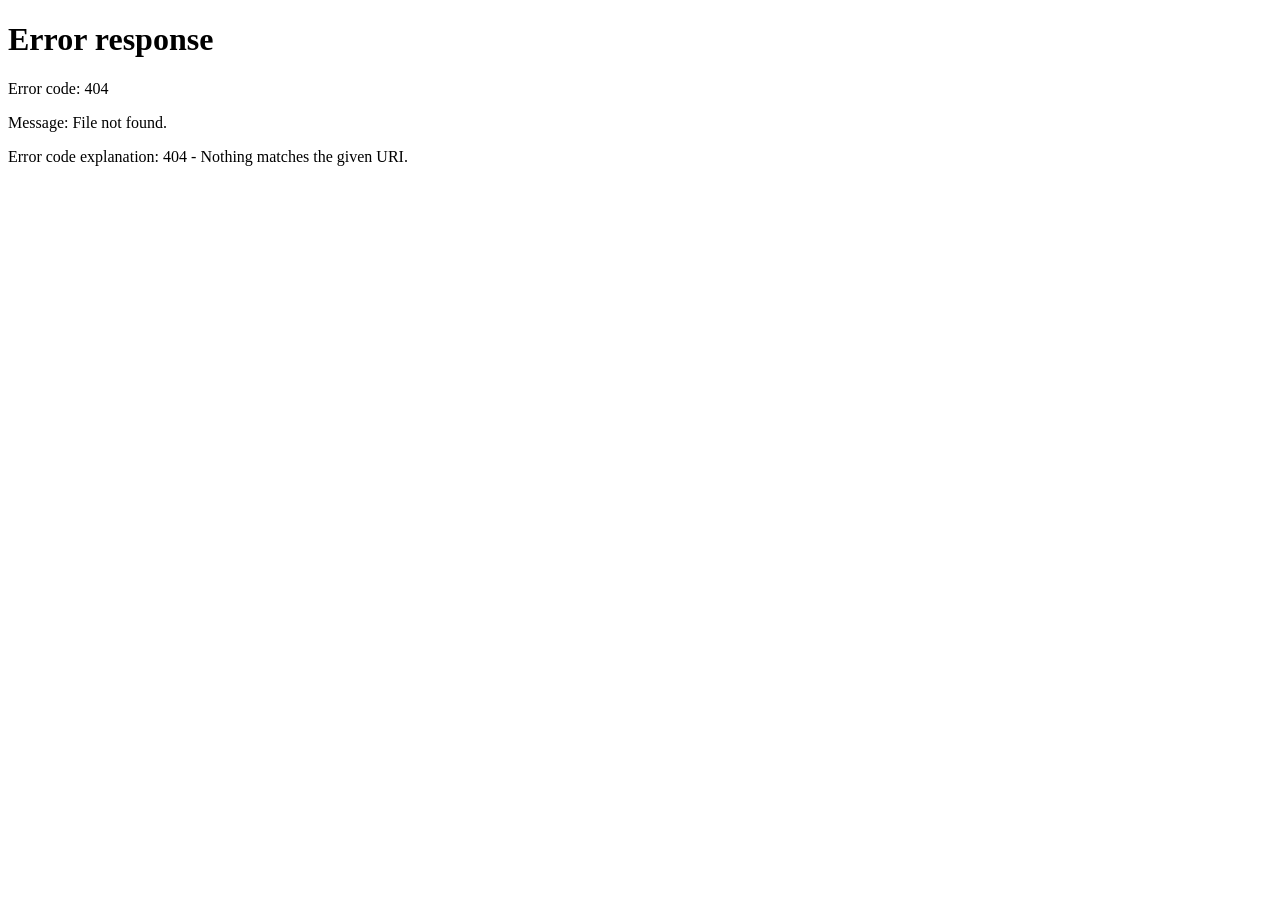
==== src/main/resources/static/index.html @ 129e402a "Initial commit: Complete UPI Payment Simulation System" ====
<!DOCTYPE html>
<html lang="en">
<head>
    <meta charset="UTF-8">
    <meta name="viewport" content="width=device-width, initial-scale=1.0">
    <title>UPI Pay</title>
    <script>
        // Check session and redirect seamlessly
        fetch('/api/auth/me')
            .then(res => res.json())
            .then(data => {
                if (data.success && data.data) {
                    window.location.replace('/pages/dashboard.html');
                } else {
                    window.location.replace('/pages/login.html');
                }
            })
            .catch(() => {
                window.location.replace('/pages/login.html');
            });
    </script>
</head>
<body style="background: #5f259f; color: white; display: flex; align-items: center; justify-content: center; height: 100vh; margin: 0; font-family: sans-serif;">
    <div style="text-align: center;">
        <h2 style="font-size: 1.6rem; font-weight: 800; margin-bottom: 8px;">UPI Pay</h2>
        <p style="font-size: 0.9rem; opacity: 0.85;">Opening application...</p>
    </div>
</body>
</html>
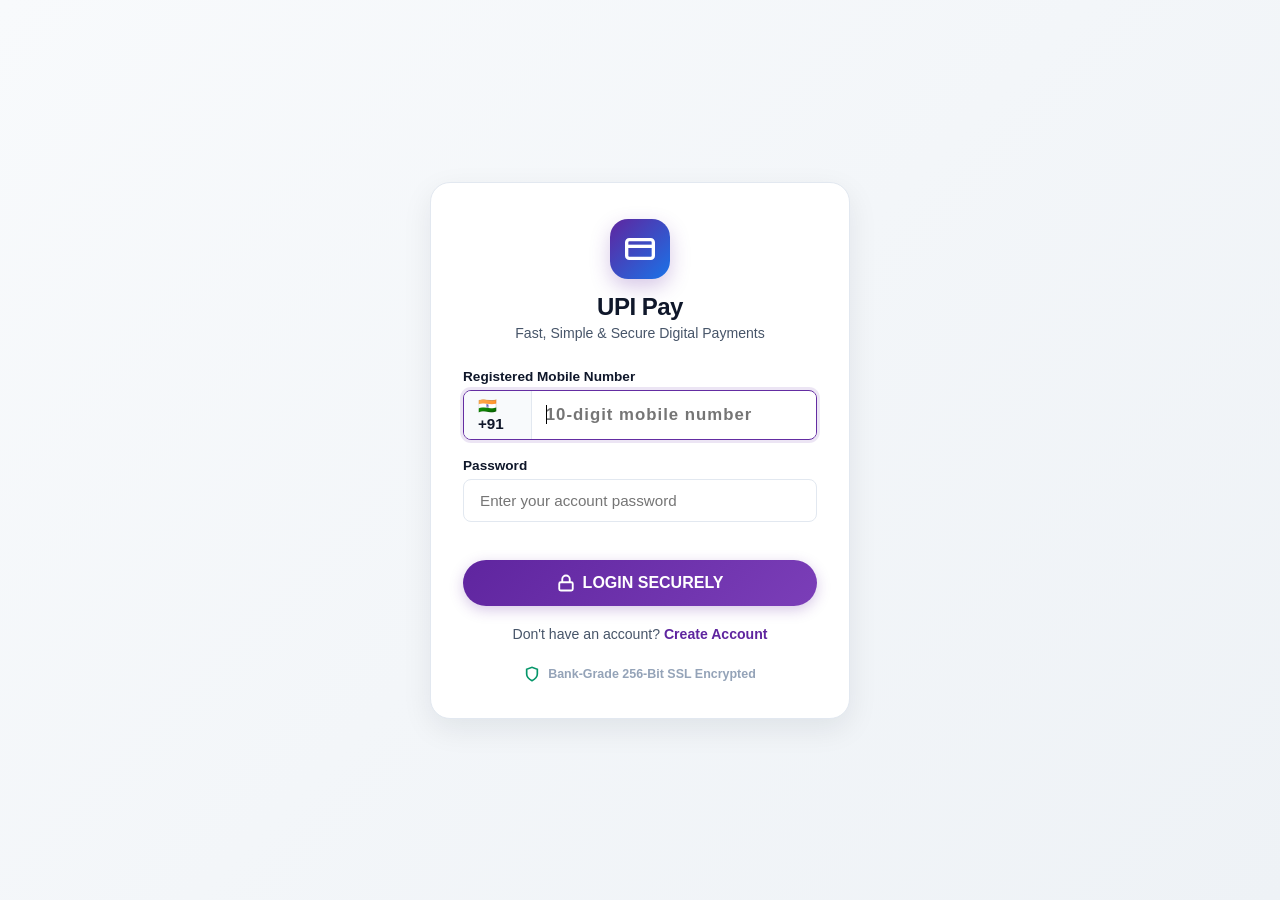
==== commit 151ecf59: "Enable dual-mode in-browser simulation and GitHub Pages live deployment" ====
--- a/src/main/resources/static/index.html
+++ b/src/main/resources/static/index.html
@@ -4,20 +4,21 @@
     <meta charset="UTF-8">
     <meta name="viewport" content="width=device-width, initial-scale=1.0">
     <title>UPI Pay</title>
+    <script src="js/app.js"></script>
     <script>
-        // Check session and redirect seamlessly
-        fetch('/api/auth/me')
-            .then(res => res.json())
-            .then(data => {
-                if (data.success && data.data) {
-                    window.location.replace('/pages/dashboard.html');
-                } else {
-                    window.location.replace('/pages/login.html');
+        document.addEventListener('DOMContentLoaded', async () => {
+            try {
+                const res = await SimUPI.apiFetch('/auth/me');
+                if (res.ok) {
+                    const data = await res.json();
+                    if (data.success && data.data) {
+                        SimUPI.replacePage('dashboard.html');
+                        return;
+                    }
                 }
-            })
-            .catch(() => {
-                window.location.replace('/pages/login.html');
-            });
+            } catch (ignored) {}
+            SimUPI.replacePage('login.html');
+        });
     </script>
 </head>
 <body style="background: #5f259f; color: white; display: flex; align-items: center; justify-content: center; height: 100vh; margin: 0; font-family: sans-serif;">
